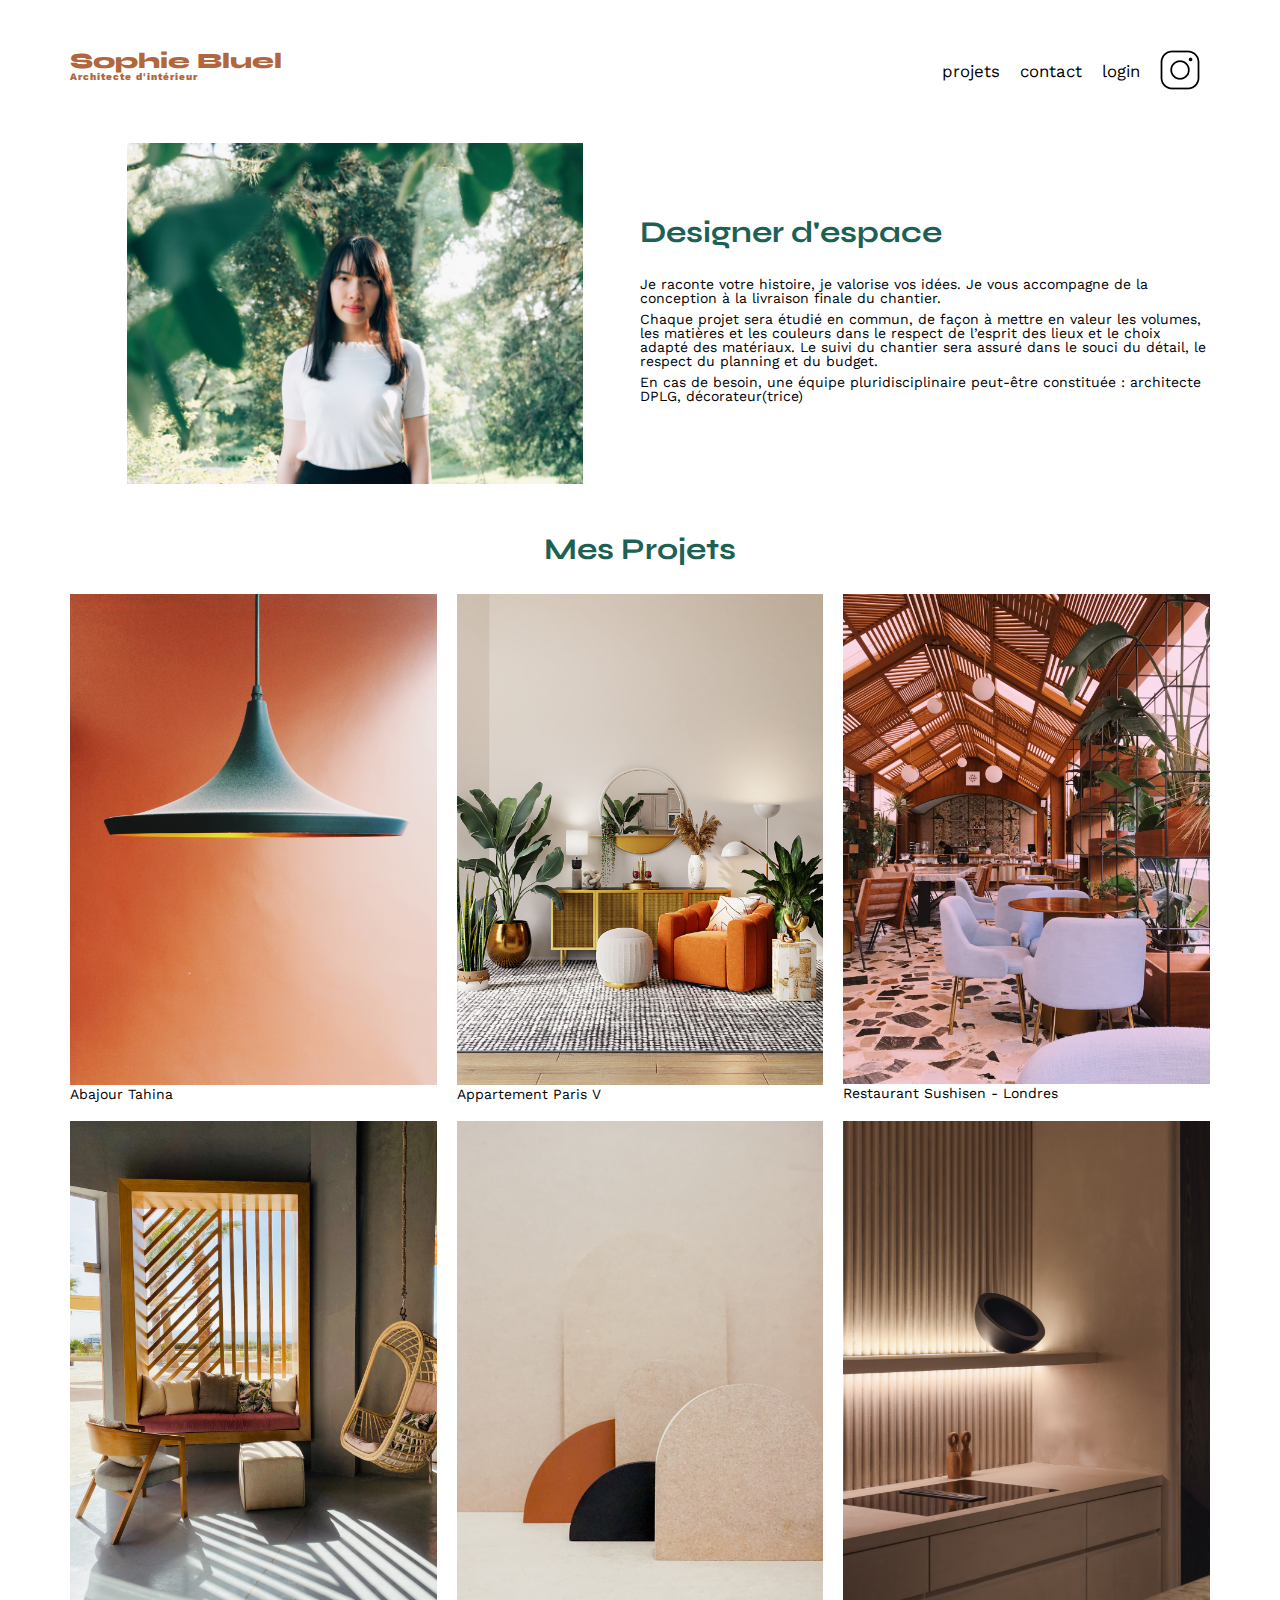
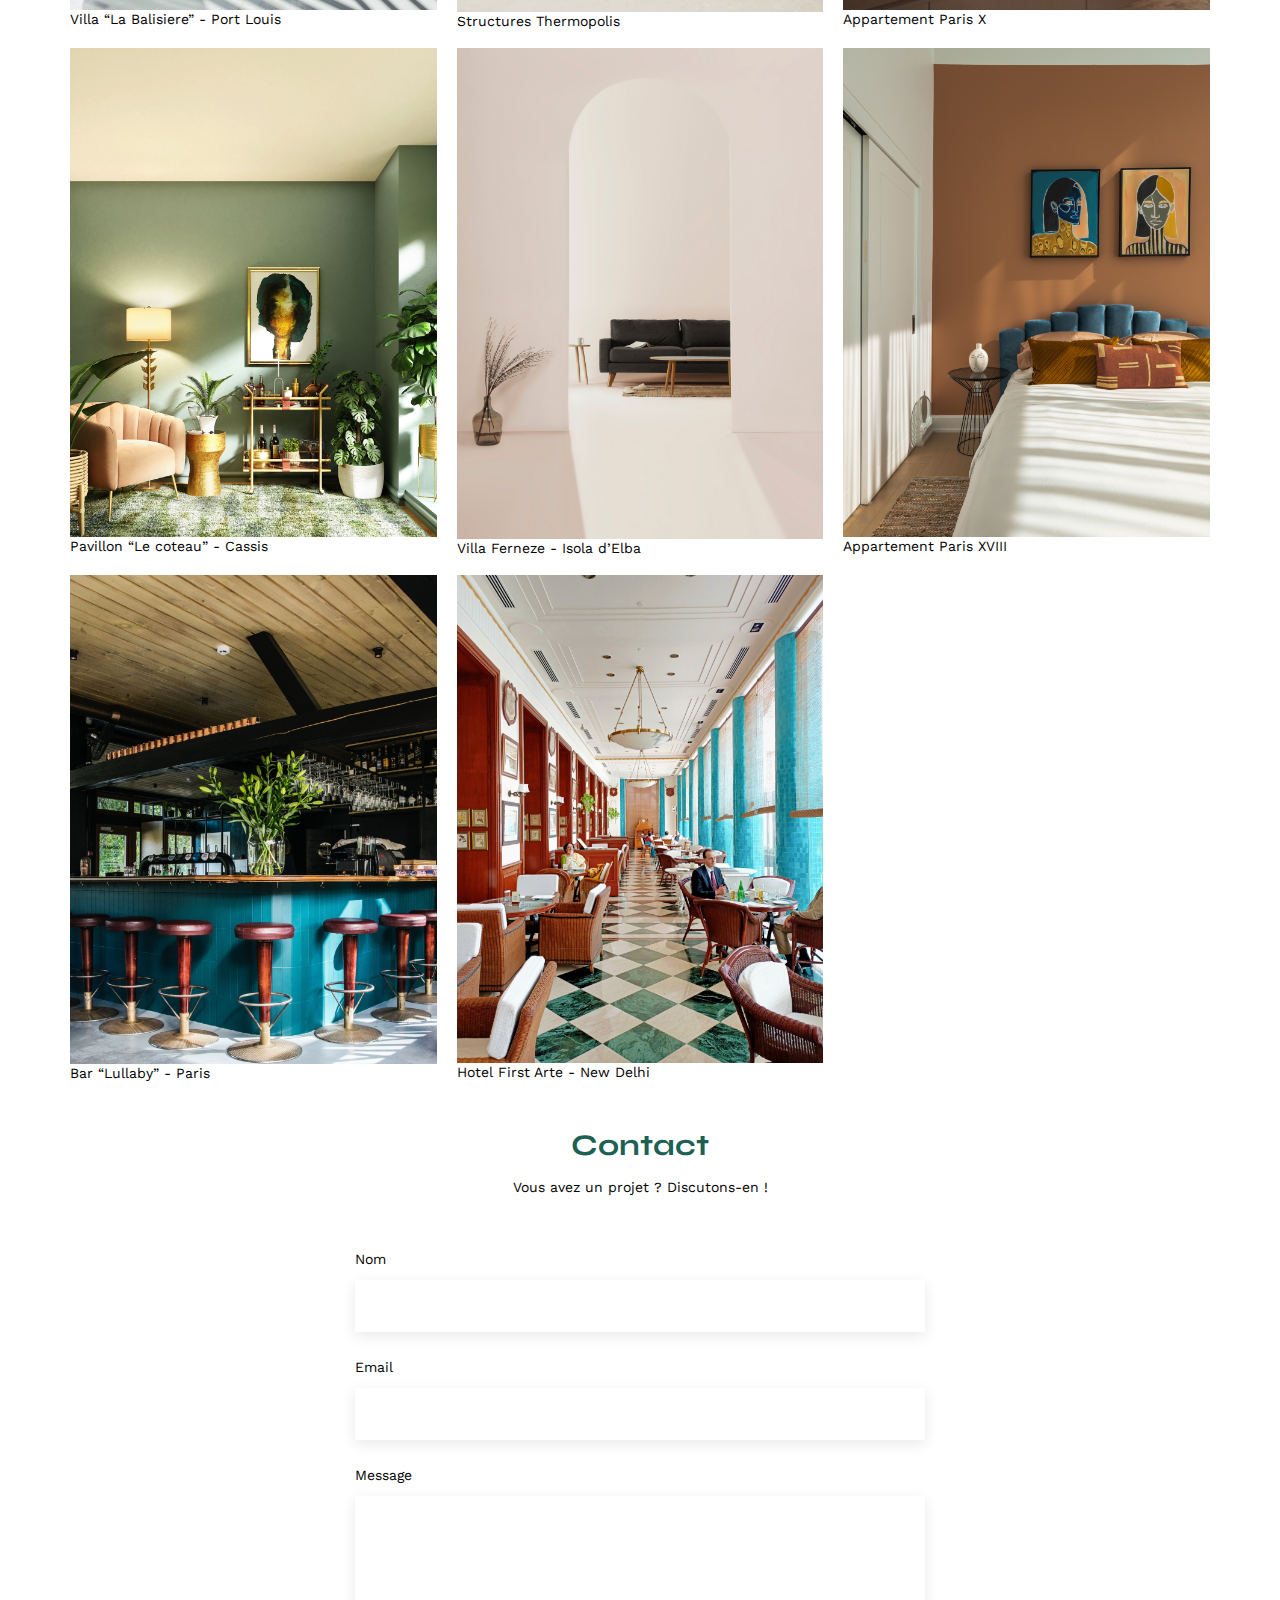
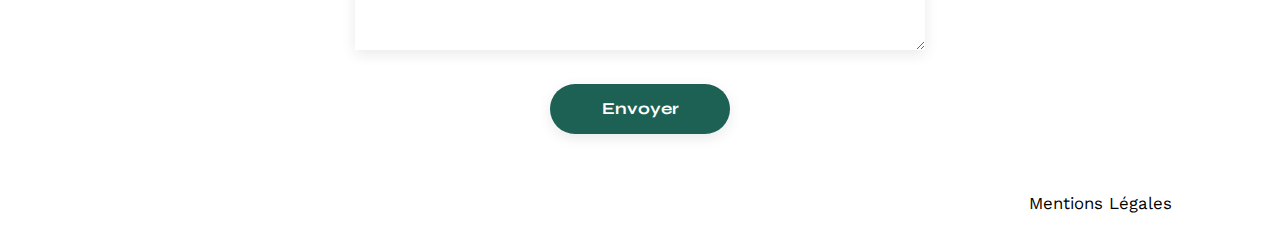
==== FrontEnd/index.html @ e6f2ca8a "First Commit" ====
<!DOCTYPE html>
<html lang="fr">
<head>
	<meta charset="UTF-8">
	<title>Sophie Bluel - Architecte d'intérieur</title>
	<meta name="viewport" content="width=device-width, initial-scale=1.0">
	<link rel="preconnect" href="https://fonts.googleapis.com">
	<link rel="preconnect" href="https://fonts.gstatic.com" crossorigin>
	<link href="https://fonts.googleapis.com/css2?family=Syne:wght@700;800&family=Work+Sans&display=swap" rel="stylesheet">
	<meta name="description" content="">
	<link rel="stylesheet" href="./assets/style.css">
</head>
<body>
<header>
	<h1>Sophie Bluel <span>Architecte d'intérieur</span></h1>
	<nav>
		<ul>
			<li>projets</li>
			<li>contact</li>
			<li>login</li>
			<li><img src="./assets/icons/instagram.png" alt="Instagram"></li>
		</ul>
	</nav>
</header>
<main>
	<section id="introduction">
		<figure>
			<img src="./assets/images/sophie-bluel.png" alt="">
		</figure>
		<article>
			<h2>Designer d'espace</h2>
			<p>Je raconte votre histoire, je valorise vos idées. Je vous accompagne de la conception à la livraison finale du chantier.</p>
			<p>Chaque projet sera étudié en commun, de façon à mettre en valeur les volumes, les matières et les couleurs dans le respect de l’esprit des lieux et le choix adapté des matériaux. Le suivi du chantier sera assuré dans le souci du détail, le respect du planning et du budget.</p>
			<p>En cas de besoin, une équipe pluridisciplinaire peut-être constituée : architecte DPLG, décorateur(trice)</p>
		</article>
	</section>
	<section id="portfolio">
		<h2>Mes Projets</h2>
		<div class="gallery">
			<figure>
				<img src="assets/images/abajour-tahina.png" alt="Abajour Tahina">
				<figcaption>Abajour Tahina</figcaption>
			</figure>
			<figure>
				<img src="assets/images/appartement-paris-v.png" alt="Appartement Paris V">
				<figcaption>Appartement Paris V</figcaption>
			</figure>
			<figure>
				<img src="assets/images/restaurant-sushisen-londres.png" alt="Restaurant Sushisen - Londres">
				<figcaption>Restaurant Sushisen - Londres</figcaption>
			</figure>
			<figure>
				<img src="assets/images/la-balisiere.png" alt="Villa “La Balisiere” - Port Louis">
				<figcaption>Villa “La Balisiere” - Port Louis</figcaption>
			</figure>
			<figure>
				<img src="assets/images/structures-thermopolis.png" alt="Structures Thermopolis">
				<figcaption>Structures Thermopolis</figcaption>
			</figure>
			<figure>
				<img src="assets/images/appartement-paris-x.png" alt="Appartement Paris X">
				<figcaption>Appartement Paris X</figcaption>
			</figure>
			<figure>
				<img src="assets/images/le-coteau-cassis.png" alt="Pavillon “Le coteau” - Cassis">
				<figcaption>Pavillon “Le coteau” - Cassis</figcaption>
			</figure>
			<figure>
				<img src="assets/images/villa-ferneze.png" alt="Villa Ferneze - Isola d’Elba">
				<figcaption>Villa Ferneze - Isola d’Elba</figcaption>
			</figure>
			<figure>
				<img src="assets/images/appartement-paris-xviii.png" alt="Appartement Paris XVIII">
				<figcaption>Appartement Paris XVIII</figcaption>
			</figure>
			<figure>
				<img src="assets/images/bar-lullaby-paris.png" alt="Bar “Lullaby” - Paris">
				<figcaption>Bar “Lullaby” - Paris</figcaption>
			</figure>
			<figure>
				<img src="assets/images/hotel-first-arte-new-delhi.png" alt="Hotel First Arte - New Delhi">
				<figcaption>Hotel First Arte - New Delhi</figcaption>
			</figure>
		</div>
	</section>
	<section id="contact">
		<h2>Contact</h2>
		<p>Vous avez un projet ? Discutons-en !</p>
		<form action="#" method="post">
			<label for="name">Nom</label>
			<input type="text" name="name" id="name">
			<label for="email">Email</label>
			<input type="email" name="email" id="email">
			<label for="message">Message</label>
			<textarea name="message" id="message" cols="30" rows="10"></textarea>
			<input type="submit" value="Envoyer">
		</form>
	</section>
</main>

<footer>
	<nav>
		<ul>
			<li>Mentions Légales</li>
		</ul>
	</nav>
</footer>
</body>
</html>
---- FrontEnd/assets/style.css ----
/* http://meyerweb.com/eric/tools/css/reset/
   v2.0 | 20110126
   License: none (public domain)
*/

html, body, div, span, applet, object, iframe,
h1, h2, h3, h4, h5, h6, p, blockquote, pre,
a, abbr, acronym, address, big, cite, code,
del, dfn, em, img, ins, kbd, q, s, samp,
small, strike, strong, sub, sup, tt, var,
b, u, i, center,
dl, dt, dd, ol, ul, li,
fieldset, form, label, legend,
table, caption, tbody, tfoot, thead, tr, th, td,
article, aside, canvas, details, embed,
figure, figcaption, footer, header, hgroup,
menu, nav, output, ruby, section, summary,
time, mark, audio, video {
	margin: 0;
	padding: 0;
	border: 0;
	font-size: 100%;
	font: inherit;
	vertical-align: baseline;
}
/* HTML5 display-role reset for older browsers */
article, aside, details, figcaption, figure,
footer, header, hgroup, menu, nav, section {
	display: block;
}
body {
	line-height: 1;
}
ol, ul {
	list-style: none;
}
blockquote, q {
	quotes: none;
}
blockquote:before, blockquote:after,
q:before, q:after {
	content: '';
	content: none;
}
table {
	border-collapse: collapse;
	border-spacing: 0;
}
/** end reset css**/
body {
	max-width: 1140px;
	margin:auto;
	font-family: 'Work Sans' ;
	font-size: 14px;
}
header {
	display: flex;
	justify-content: space-between;
	margin: 50px 0
}
section {
	margin: 50px 0
}

h1{
	display: flex;
	flex-direction: column;
	font-family: 'Syne';
	font-size: 22px;
	font-weight: 800;
	color: #B1663C
}

h1 > span {
	font-family: 'Work Sans';
	font-size:10px;
	letter-spacing: 0.1em;
;
}

h2{
	font-family: 'Syne';
	font-weight: 700;
	font-size: 30px;
	color: #1D6154
}
nav ul {
	display: flex;
	align-items: center;
	list-style-type: none;

}
nav li {
	padding: 0 10px;
	font-size: 1.2em;
}

li:hover {
	color: #B1663C;
}
#introduction {
	display: flex;
	align-items: center;
}
#introduction figure {
	flex: 1
}
#introduction img {
	display: block;
	margin: auto;
	width: 80%;
}

#introduction article {
	flex: 1
}
#introduction h2 {
	margin-bottom: 1em;
}

#introduction p {
	margin-bottom: 0.5em;
}
#portfolio h2 {
	text-align: center;
	margin-bottom: 1em;
}
.gallery {
	width: 100%;
	display: grid;
	grid-template-columns: 1fr 1fr 1fr;
	grid-column-gap: 20px;
	grid-row-gap: 20px;
}

.gallery img {
	width: 100%;

}
#contact {
	width: 50%;
margin: auto;
}
#contact > * {
	text-align: center;

}
#contact h2{
	margin-bottom: 20px;
}
#contact form {
	text-align: left;
	margin-top:30px;
	display: flex;
	flex-direction: column;
}

#contact input {
	height: 50px;
	font-size: 1.2em;
	border: none;
	box-shadow: 0px 4px 14px rgba(0, 0, 0, 0.09);
}
#contact label {
	margin: 2em 0 1em 0;
}
#contact textarea {
	border: none;
	box-shadow: 0px 4px 14px rgba(0, 0, 0, 0.09);
}

input[type="submit"]{
	font-family: 'Syne';
	font-weight: 700;
	color: white;
	background-color: #1D6154;
	margin : 2em auto ;
	width: 180px;
	text-align: center;
	border-radius: 60px ;
}

footer nav ul {
	display: flex;
	justify-content: flex-end;
	margin: 2em
}
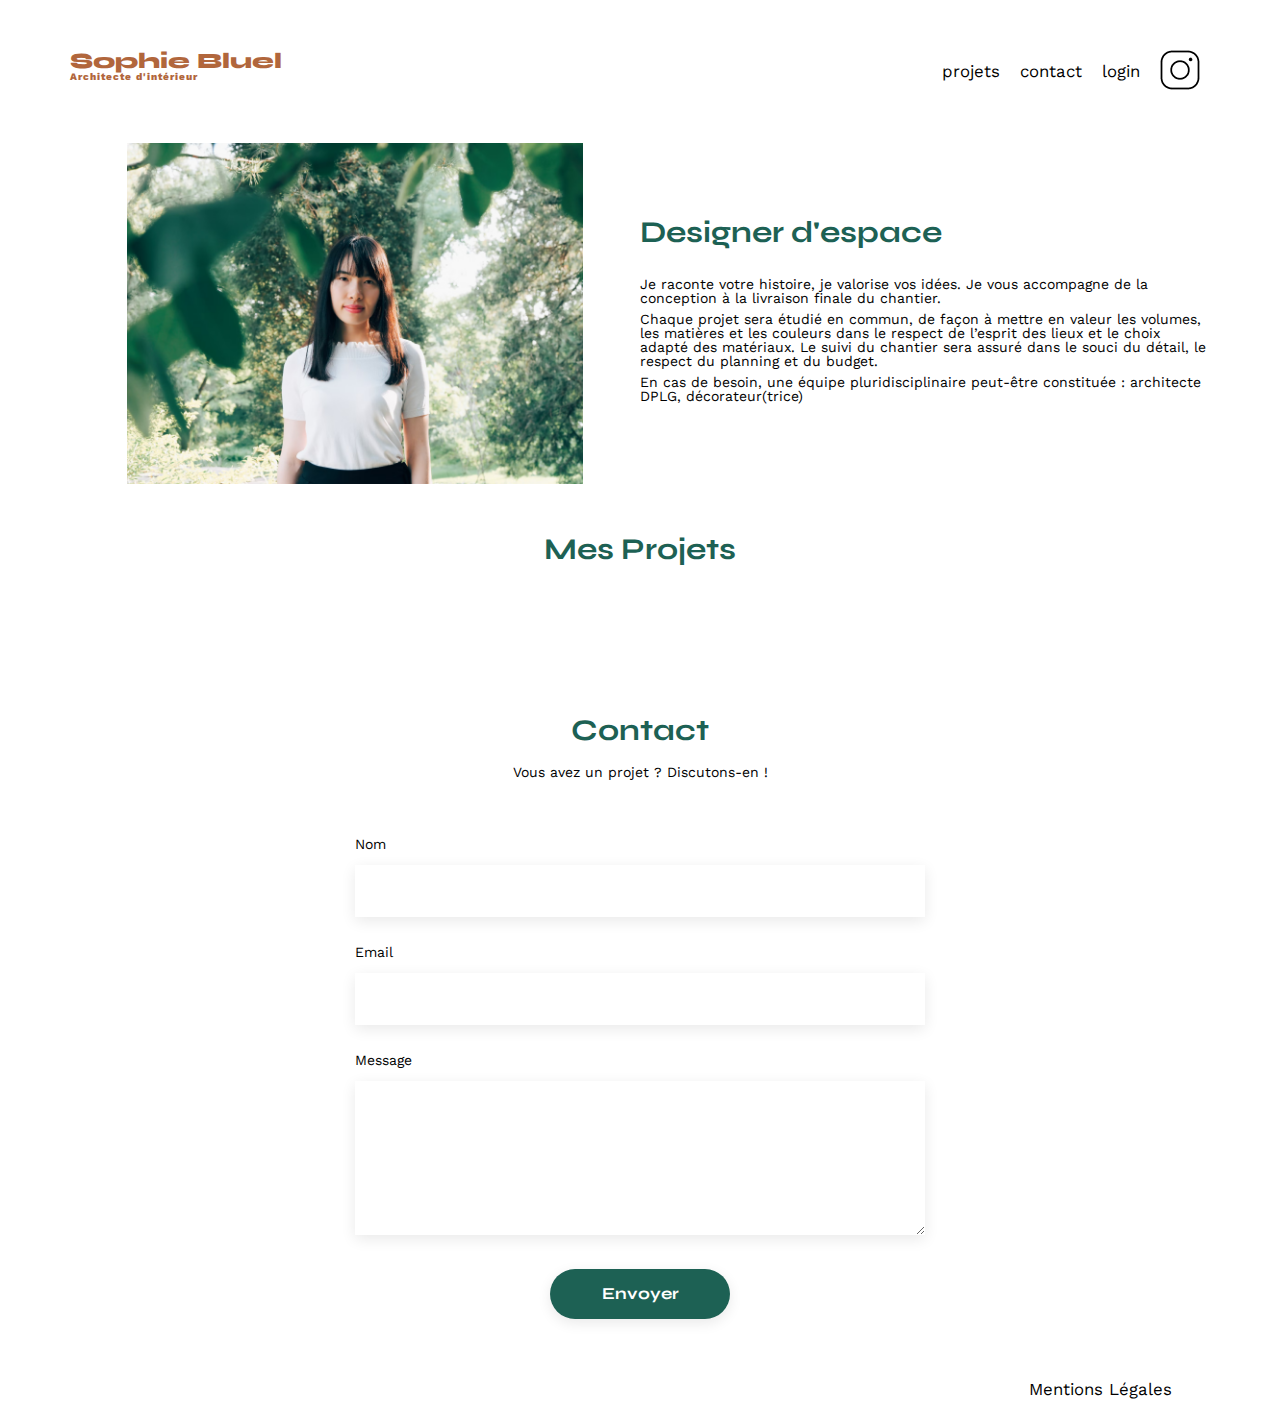
==== commit c978a4ff: "Récupération des travaux depuis le back-end + ajout filtres (en cours)" ====
--- a/FrontEnd/index.html
+++ b/FrontEnd/index.html
@@ -1,109 +1,156 @@
 <!DOCTYPE html>
 <html lang="fr">
-<head>
-	<meta charset="UTF-8">
-	<title>Sophie Bluel - Architecte d'intérieur</title>
-	<meta name="viewport" content="width=device-width, initial-scale=1.0">
-	<link rel="preconnect" href="https://fonts.googleapis.com">
-	<link rel="preconnect" href="https://fonts.gstatic.com" crossorigin>
-	<link href="https://fonts.googleapis.com/css2?family=Syne:wght@700;800&family=Work+Sans&display=swap" rel="stylesheet">
-	<meta name="description" content="">
-	<link rel="stylesheet" href="./assets/style.css">
-</head>
-<body>
-<header>
-	<h1>Sophie Bluel <span>Architecte d'intérieur</span></h1>
-	<nav>
-		<ul>
-			<li>projets</li>
-			<li>contact</li>
-			<li>login</li>
-			<li><img src="./assets/icons/instagram.png" alt="Instagram"></li>
-		</ul>
-	</nav>
-</header>
-<main>
-	<section id="introduction">
-		<figure>
-			<img src="./assets/images/sophie-bluel.png" alt="">
-		</figure>
-		<article>
-			<h2>Designer d'espace</h2>
-			<p>Je raconte votre histoire, je valorise vos idées. Je vous accompagne de la conception à la livraison finale du chantier.</p>
-			<p>Chaque projet sera étudié en commun, de façon à mettre en valeur les volumes, les matières et les couleurs dans le respect de l’esprit des lieux et le choix adapté des matériaux. Le suivi du chantier sera assuré dans le souci du détail, le respect du planning et du budget.</p>
-			<p>En cas de besoin, une équipe pluridisciplinaire peut-être constituée : architecte DPLG, décorateur(trice)</p>
-		</article>
-	</section>
-	<section id="portfolio">
-		<h2>Mes Projets</h2>
-		<div class="gallery">
-			<figure>
-				<img src="assets/images/abajour-tahina.png" alt="Abajour Tahina">
-				<figcaption>Abajour Tahina</figcaption>
-			</figure>
-			<figure>
-				<img src="assets/images/appartement-paris-v.png" alt="Appartement Paris V">
-				<figcaption>Appartement Paris V</figcaption>
-			</figure>
-			<figure>
-				<img src="assets/images/restaurant-sushisen-londres.png" alt="Restaurant Sushisen - Londres">
-				<figcaption>Restaurant Sushisen - Londres</figcaption>
-			</figure>
-			<figure>
-				<img src="assets/images/la-balisiere.png" alt="Villa “La Balisiere” - Port Louis">
-				<figcaption>Villa “La Balisiere” - Port Louis</figcaption>
-			</figure>
-			<figure>
-				<img src="assets/images/structures-thermopolis.png" alt="Structures Thermopolis">
-				<figcaption>Structures Thermopolis</figcaption>
-			</figure>
-			<figure>
-				<img src="assets/images/appartement-paris-x.png" alt="Appartement Paris X">
-				<figcaption>Appartement Paris X</figcaption>
-			</figure>
-			<figure>
-				<img src="assets/images/le-coteau-cassis.png" alt="Pavillon “Le coteau” - Cassis">
-				<figcaption>Pavillon “Le coteau” - Cassis</figcaption>
-			</figure>
-			<figure>
-				<img src="assets/images/villa-ferneze.png" alt="Villa Ferneze - Isola d’Elba">
-				<figcaption>Villa Ferneze - Isola d’Elba</figcaption>
-			</figure>
-			<figure>
-				<img src="assets/images/appartement-paris-xviii.png" alt="Appartement Paris XVIII">
-				<figcaption>Appartement Paris XVIII</figcaption>
-			</figure>
-			<figure>
-				<img src="assets/images/bar-lullaby-paris.png" alt="Bar “Lullaby” - Paris">
-				<figcaption>Bar “Lullaby” - Paris</figcaption>
-			</figure>
-			<figure>
-				<img src="assets/images/hotel-first-arte-new-delhi.png" alt="Hotel First Arte - New Delhi">
-				<figcaption>Hotel First Arte - New Delhi</figcaption>
-			</figure>
-		</div>
-	</section>
-	<section id="contact">
-		<h2>Contact</h2>
-		<p>Vous avez un projet ? Discutons-en !</p>
-		<form action="#" method="post">
-			<label for="name">Nom</label>
-			<input type="text" name="name" id="name">
-			<label for="email">Email</label>
-			<input type="email" name="email" id="email">
-			<label for="message">Message</label>
-			<textarea name="message" id="message" cols="30" rows="10"></textarea>
-			<input type="submit" value="Envoyer">
-		</form>
-	</section>
-</main>
+  <head>
+    <meta charset="UTF-8" />
+    <title>Sophie Bluel - Architecte d'intérieur</title>
+    <meta name="viewport" content="width=device-width, initial-scale=1.0" />
+    <link rel="preconnect" href="https://fonts.googleapis.com" />
+    <link rel="preconnect" href="https://fonts.gstatic.com" crossorigin />
+    <link
+      href="https://fonts.googleapis.com/css2?family=Syne:wght@700;800&family=Work+Sans&display=swap"
+      rel="stylesheet"
+    />
+    <meta name="description" content="" />
+    <link rel="stylesheet" href="./assets/style.css" />
+    <script type="module" src="index.js"></script>
+  </head>
+  <body>
+    <header>
+      <h1>Sophie Bluel <span>Architecte d'intérieur</span></h1>
+      <nav>
+        <ul>
+          <li>projets</li>
+          <li>contact</li>
+          <li>login</li>
+          <li><img src="./assets/icons/instagram.png" alt="Instagram" /></li>
+        </ul>
+      </nav>
+    </header>
+    <main>
+      <section id="introduction">
+        <figure>
+          <img src="./assets/images/sophie-bluel.png" alt="" />
+        </figure>
+        <article>
+          <h2>Designer d'espace</h2>
+          <p>
+            Je raconte votre histoire, je valorise vos idées. Je vous accompagne
+            de la conception à la livraison finale du chantier.
+          </p>
+          <p>
+            Chaque projet sera étudié en commun, de façon à mettre en valeur les
+            volumes, les matières et les couleurs dans le respect de l’esprit
+            des lieux et le choix adapté des matériaux. Le suivi du chantier
+            sera assuré dans le souci du détail, le respect du planning et du
+            budget.
+          </p>
+          <p>
+            En cas de besoin, une équipe pluridisciplinaire peut-être constituée
+            : architecte DPLG, décorateur(trice)
+          </p>
+        </article>
+      </section>
+      <section id="portfolio">
+        <h2>Mes Projets</h2>
+        <nav class="filtres"></nav>
+        <div class="gallery">
+          <!-- <figure>
+            <img src="assets/images/abajour-tahina.png" alt="Abajour Tahina" />
+            <figcaption>Abajour Tahina</figcaption>
+          </figure>
+          <figure>
+            <img
+              src="assets/images/appartement-paris-v.png"
+              alt="Appartement Paris V"
+            />
+            <figcaption>Appartement Paris V</figcaption>
+          </figure>
+          <figure>
+            <img
+              src="assets/images/restaurant-sushisen-londres.png"
+              alt="Restaurant Sushisen - Londres"
+            />
+            <figcaption>Restaurant Sushisen - Londres</figcaption>
+          </figure>
+          <figure>
+            <img
+              src="assets/images/la-balisiere.png"
+              alt="Villa “La Balisiere” - Port Louis"
+            />
+            <figcaption>Villa “La Balisiere” - Port Louis</figcaption>
+          </figure>
+          <figure>
+            <img
+              src="assets/images/structures-thermopolis.png"
+              alt="Structures Thermopolis"
+            />
+            <figcaption>Structures Thermopolis</figcaption>
+          </figure>
+          <figure>
+            <img
+              src="assets/images/appartement-paris-x.png"
+              alt="Appartement Paris X"
+            />
+            <figcaption>Appartement Paris X</figcaption>
+          </figure>
+          <figure>
+            <img
+              src="assets/images/le-coteau-cassis.png"
+              alt="Pavillon “Le coteau” - Cassis"
+            />
+            <figcaption>Pavillon “Le coteau” - Cassis</figcaption>
+          </figure>
+          <figure>
+            <img
+              src="assets/images/villa-ferneze.png"
+              alt="Villa Ferneze - Isola d’Elba"
+            />
+            <figcaption>Villa Ferneze - Isola d’Elba</figcaption>
+          </figure>
+          <figure>
+            <img
+              src="assets/images/appartement-paris-xviii.png"
+              alt="Appartement Paris XVIII"
+            />
+            <figcaption>Appartement Paris XVIII</figcaption>
+          </figure>
+          <figure>
+            <img
+              src="assets/images/bar-lullaby-paris.png"
+              alt="Bar “Lullaby” - Paris"
+            />
+            <figcaption>Bar “Lullaby” - Paris</figcaption>
+          </figure>
+          <figure>
+            <img
+              src="assets/images/hotel-first-arte-new-delhi.png"
+              alt="Hotel First Arte - New Delhi"
+            />
+            <figcaption>Hotel First Arte - New Delhi</figcaption>
+          </figure> -->
+        </div>
+      </section>
+      <section id="contact">
+        <h2>Contact</h2>
+        <p>Vous avez un projet ? Discutons-en !</p>
+        <form action="#" method="post">
+          <label for="name">Nom</label>
+          <input type="text" name="name" id="name" />
+          <label for="email">Email</label>
+          <input type="email" name="email" id="email" />
+          <label for="message">Message</label>
+          <textarea name="message" id="message" cols="30" rows="10"></textarea>
+          <input type="submit" value="Envoyer" />
+        </form>
+      </section>
+    </main>
 
-<footer>
-	<nav>
-		<ul>
-			<li>Mentions Légales</li>
-		</ul>
-	</nav>
-</footer>
-</body>
+    <footer>
+      <nav>
+        <ul>
+          <li>Mentions Légales</li>
+        </ul>
+      </nav>
+    </footer>
+  </body>
 </html>
--- a/FrontEnd/assets/style.css
+++ b/FrontEnd/assets/style.css
@@ -3,186 +3,295 @@
    License: none (public domain)
 */
 
-html, body, div, span, applet, object, iframe,
-h1, h2, h3, h4, h5, h6, p, blockquote, pre,
-a, abbr, acronym, address, big, cite, code,
-del, dfn, em, img, ins, kbd, q, s, samp,
-small, strike, strong, sub, sup, tt, var,
-b, u, i, center,
-dl, dt, dd, ol, ul, li,
-fieldset, form, label, legend,
-table, caption, tbody, tfoot, thead, tr, th, td,
-article, aside, canvas, details, embed,
-figure, figcaption, footer, header, hgroup,
-menu, nav, output, ruby, section, summary,
-time, mark, audio, video {
-	margin: 0;
-	padding: 0;
-	border: 0;
-	font-size: 100%;
-	font: inherit;
-	vertical-align: baseline;
+html,
+body,
+div,
+span,
+applet,
+object,
+iframe,
+h1,
+h2,
+h3,
+h4,
+h5,
+h6,
+p,
+blockquote,
+pre,
+a,
+abbr,
+acronym,
+address,
+big,
+cite,
+code,
+del,
+dfn,
+em,
+img,
+ins,
+kbd,
+q,
+s,
+samp,
+small,
+strike,
+strong,
+sub,
+sup,
+tt,
+var,
+b,
+u,
+i,
+center,
+dl,
+dt,
+dd,
+ol,
+ul,
+li,
+fieldset,
+form,
+label,
+legend,
+table,
+caption,
+tbody,
+tfoot,
+thead,
+tr,
+th,
+td,
+article,
+aside,
+canvas,
+details,
+embed,
+figure,
+figcaption,
+footer,
+header,
+hgroup,
+menu,
+nav,
+output,
+ruby,
+section,
+summary,
+time,
+mark,
+audio,
+video {
+  margin: 0;
+  padding: 0;
+  border: 0;
+  font-size: 100%;
+  font: inherit;
+  vertical-align: baseline;
 }
 /* HTML5 display-role reset for older browsers */
-article, aside, details, figcaption, figure,
-footer, header, hgroup, menu, nav, section {
-	display: block;
+article,
+aside,
+details,
+figcaption,
+figure,
+footer,
+header,
+hgroup,
+menu,
+nav,
+section {
+  display: block;
 }
 body {
-	line-height: 1;
-}
-ol, ul {
-	list-style: none;
-}
-blockquote, q {
-	quotes: none;
-}
-blockquote:before, blockquote:after,
-q:before, q:after {
-	content: '';
-	content: none;
+  line-height: 1;
+}
+ol,
+ul {
+  list-style: none;
+}
+blockquote,
+q {
+  quotes: none;
+}
+blockquote:before,
+blockquote:after,
+q:before,
+q:after {
+  content: "";
+  content: none;
 }
 table {
-	border-collapse: collapse;
-	border-spacing: 0;
+  border-collapse: collapse;
+  border-spacing: 0;
 }
 /** end reset css**/
 body {
-	max-width: 1140px;
-	margin:auto;
-	font-family: 'Work Sans' ;
-	font-size: 14px;
+  max-width: 1140px;
+  margin: auto;
+  font-family: "Work Sans";
+  font-size: 14px;
 }
 header {
-	display: flex;
-	justify-content: space-between;
-	margin: 50px 0
+  display: flex;
+  justify-content: space-between;
+  margin: 50px 0;
 }
 section {
-	margin: 50px 0
-}
-
-h1{
-	display: flex;
-	flex-direction: column;
-	font-family: 'Syne';
-	font-size: 22px;
-	font-weight: 800;
-	color: #B1663C
+  margin: 50px 0;
+}
+
+h1 {
+  display: flex;
+  flex-direction: column;
+  font-family: "Syne";
+  font-size: 22px;
+  font-weight: 800;
+  color: #b1663c;
 }
 
 h1 > span {
-	font-family: 'Work Sans';
-	font-size:10px;
-	letter-spacing: 0.1em;
-;
-}
-
-h2{
-	font-family: 'Syne';
-	font-weight: 700;
-	font-size: 30px;
-	color: #1D6154
+  font-family: "Work Sans";
+  font-size: 10px;
+  letter-spacing: 0.1em;
+}
+
+h2 {
+  font-family: "Syne";
+  font-weight: 700;
+  font-size: 30px;
+  color: #1d6154;
 }
 nav ul {
-	display: flex;
-	align-items: center;
-	list-style-type: none;
-
+  display: flex;
+  align-items: center;
+  list-style-type: none;
 }
 nav li {
-	padding: 0 10px;
-	font-size: 1.2em;
+  padding: 0 10px;
+  font-size: 1.2em;
 }
 
 li:hover {
-	color: #B1663C;
+  color: #b1663c;
 }
 #introduction {
-	display: flex;
-	align-items: center;
+  display: flex;
+  align-items: center;
 }
 #introduction figure {
-	flex: 1
+  flex: 1;
 }
 #introduction img {
-	display: block;
-	margin: auto;
-	width: 80%;
+  display: block;
+  margin: auto;
+  width: 80%;
 }
 
 #introduction article {
-	flex: 1
+  flex: 1;
 }
 #introduction h2 {
-	margin-bottom: 1em;
+  margin-bottom: 1em;
 }
 
 #introduction p {
-	margin-bottom: 0.5em;
+  margin-bottom: 0.5em;
 }
 #portfolio h2 {
-	text-align: center;
-	margin-bottom: 1em;
-}
+  text-align: center;
+  margin-bottom: 1em;
+}
+
+.filtres {
+  display: flex;
+  flex-direction: row;
+  gap: 10px;
+  margin-bottom: 50px;
+  margin-top: 51px;
+  justify-content: center;
+}
+
+button {
+  font-family: "Syne";
+  font-weight: 700;
+  font-size: 16px;
+  color: #1d6154;
+  width: auto;
+  height: 37px;
+  background-color: white;
+  border: solid 1px #1d6154;
+  border-radius: 60px;
+  padding: 0px 15px;
+}
+
+button:hover {
+  background-color: #1d6154;
+  color: white;
+}
+
+button:focus {
+  background-color: #1d6154;
+  color: white;
+}
+
 .gallery {
-	width: 100%;
-	display: grid;
-	grid-template-columns: 1fr 1fr 1fr;
-	grid-column-gap: 20px;
-	grid-row-gap: 20px;
+  width: 100%;
+  display: grid;
+  grid-template-columns: 1fr 1fr 1fr;
+  grid-column-gap: 20px;
+  grid-row-gap: 20px;
 }
 
 .gallery img {
-	width: 100%;
-
+  width: 100%;
 }
 #contact {
-	width: 50%;
-margin: auto;
+  width: 50%;
+  margin: auto;
 }
 #contact > * {
-	text-align: center;
-
-}
-#contact h2{
-	margin-bottom: 20px;
+  text-align: center;
+}
+#contact h2 {
+  margin-bottom: 20px;
 }
 #contact form {
-	text-align: left;
-	margin-top:30px;
-	display: flex;
-	flex-direction: column;
+  text-align: left;
+  margin-top: 30px;
+  display: flex;
+  flex-direction: column;
 }
 
 #contact input {
-	height: 50px;
-	font-size: 1.2em;
-	border: none;
-	box-shadow: 0px 4px 14px rgba(0, 0, 0, 0.09);
+  height: 50px;
+  font-size: 1.2em;
+  border: none;
+  box-shadow: 0px 4px 14px rgba(0, 0, 0, 0.09);
 }
 #contact label {
-	margin: 2em 0 1em 0;
+  margin: 2em 0 1em 0;
 }
 #contact textarea {
-	border: none;
-	box-shadow: 0px 4px 14px rgba(0, 0, 0, 0.09);
-}
-
-input[type="submit"]{
-	font-family: 'Syne';
-	font-weight: 700;
-	color: white;
-	background-color: #1D6154;
-	margin : 2em auto ;
-	width: 180px;
-	text-align: center;
-	border-radius: 60px ;
+  border: none;
+  box-shadow: 0px 4px 14px rgba(0, 0, 0, 0.09);
+}
+
+input[type="submit"] {
+  font-family: "Syne";
+  font-weight: 700;
+  color: white;
+  background-color: #1d6154;
+  margin: 2em auto;
+  width: 180px;
+  text-align: center;
+  border-radius: 60px;
 }
 
 footer nav ul {
-	display: flex;
-	justify-content: flex-end;
-	margin: 2em
-}
-
+  display: flex;
+  justify-content: flex-end;
+  margin: 2em;
+}
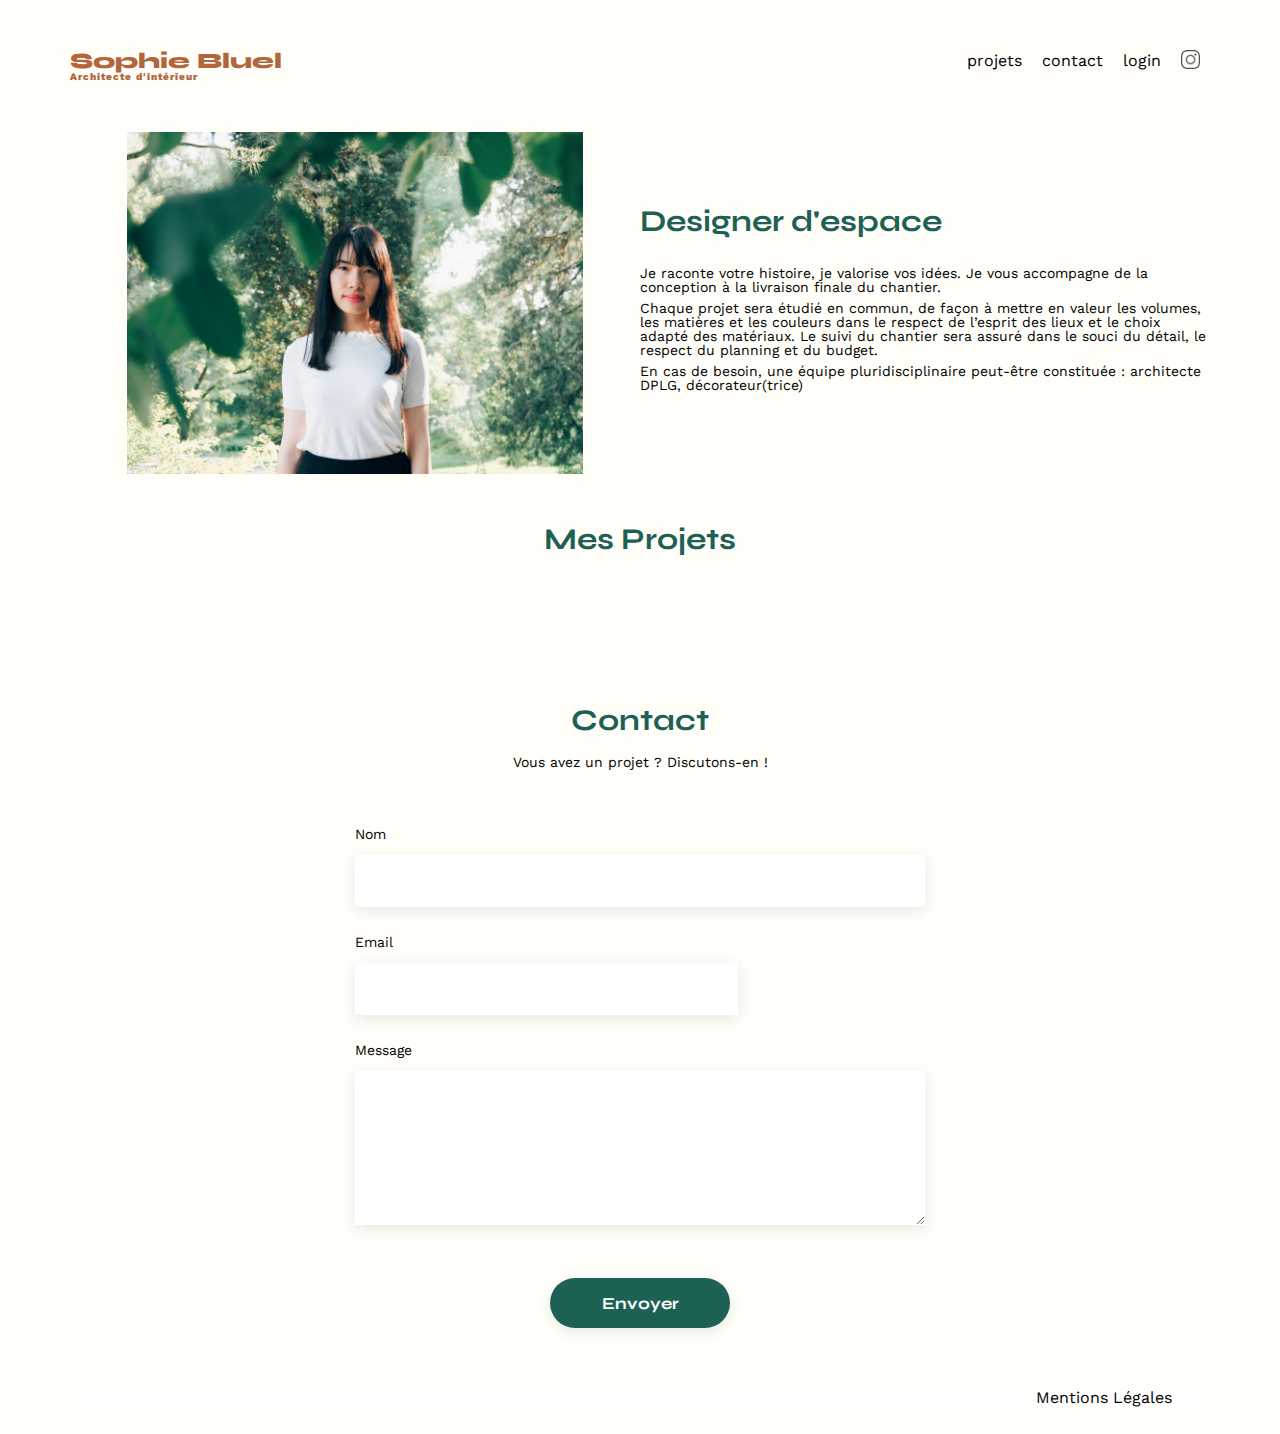
==== commit fd266960: "modifications et peauffinages" ====
--- a/FrontEnd/index.html
+++ b/FrontEnd/index.html
@@ -11,6 +11,7 @@
       rel="stylesheet"
     />
     <meta name="description" content="" />
+    <link rel="login" href="./login.html" />
     <link rel="stylesheet" href="./assets/style.css" />
     <script type="module" src="index.js"></script>
   </head>
@@ -18,10 +19,10 @@
     <header>
       <h1>Sophie Bluel <span>Architecte d'intérieur</span></h1>
       <nav>
-        <ul>
+        <ul class="menu">
           <li>projets</li>
           <li>contact</li>
-          <li>login</li>
+          <li><a href="./login.html">login</a></li>
           <li><img src="./assets/icons/instagram.png" alt="Instagram" /></li>
         </ul>
       </nav>
--- a/FrontEnd/assets/style.css
+++ b/FrontEnd/assets/style.css
@@ -107,6 +107,10 @@
 }
 body {
   line-height: 1;
+  background: #fffef8;
+}
+footer {
+  background: #ffffff;
 }
 ol,
 ul {
@@ -127,6 +131,12 @@
   border-collapse: collapse;
   border-spacing: 0;
 }
+
+.menu a {
+  color: inherit;
+  text-decoration: none;
+}
+
 /** end reset css**/
 body {
   max-width: 1140px;
@@ -139,6 +149,11 @@
   justify-content: space-between;
   margin: 50px 0;
 }
+
+header img {
+  width: 19.35px;
+  height: 19.35px;
+}
 section {
   margin: 50px 0;
 }
@@ -167,11 +182,13 @@
 nav ul {
   display: flex;
   align-items: center;
-  list-style-type: none;
 }
 nav li {
   padding: 0 10px;
   font-size: 1.2em;
+  font-family: Work Sans;
+  font-size: 16px;
+  font-weight: 400;
 }
 
 li:hover {
@@ -225,6 +242,7 @@
   border: solid 1px #1d6154;
   border-radius: 60px;
   padding: 0px 15px;
+  cursor: pointer;
 }
 
 button:hover {
@@ -295,3 +313,60 @@
   justify-content: flex-end;
   margin: 2em;
 }
+
+/*login.html*/
+#login {
+  display: flex;
+  flex-direction: column;
+  align-items: center;
+}
+
+.titre {
+  margin-top: 150px;
+  margin-bottom: 37px;
+}
+
+.email {
+  display: flex;
+  flex-direction: column;
+  margin-bottom: 30px;
+  gap: 7px;
+}
+
+#email,
+#password {
+  width: 379px;
+  height: 51px;
+  border: none;
+  box-shadow: 0px 4px 14px 0px #00000017;
+}
+
+.password {
+  display: flex;
+  flex-direction: column;
+  margin-bottom: 37px;
+  gap: 7px;
+}
+
+.bouton {
+  display: flex;
+  margin-bottom: 28px;
+  justify-content: center;
+}
+
+.bouton button {
+  background-color: #1d6154;
+  color: white;
+}
+
+.oubli a {
+  color: #3d3d3d;
+}
+
+#message {
+  display: flex;
+  color: red;
+  justify-content: center;
+  margin-bottom: 20px;
+  font-weight: 600;
+}
